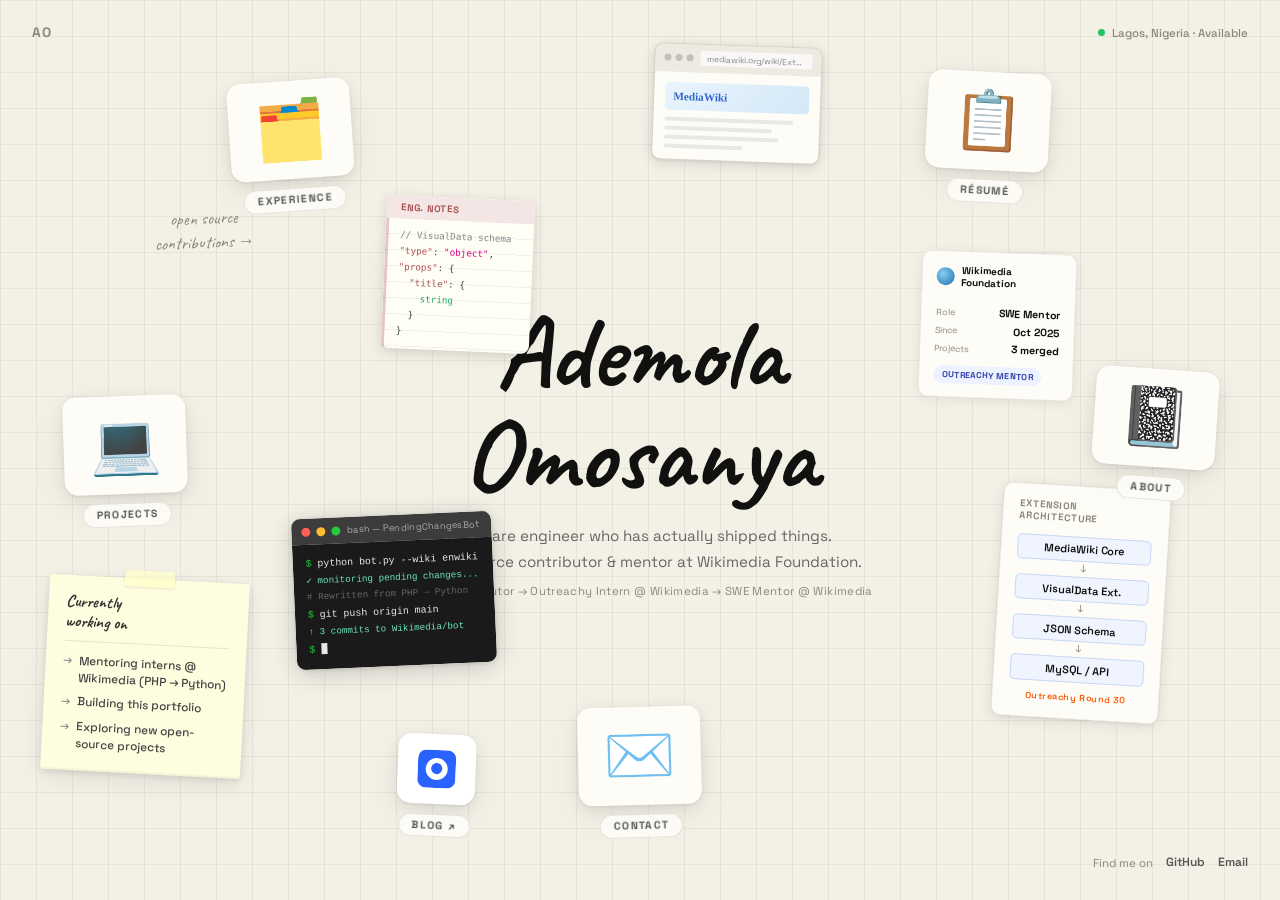
==== index.html @ b75ecd0a "loading...." ====
<!DOCTYPE html>
<html lang="en">
<head>
  <meta charset="UTF-8" />
  <meta name="viewport" content="width=device-width, initial-scale=1.0" />
  <title>Ademola Omosanya</title>
  <meta name="description" content="Software Engineer & open-source contributor at Wikimedia Foundation." />
  <link rel="preconnect" href="https://fonts.googleapis.com" />
  <link rel="preconnect" href="https://fonts.gstatic.com" crossorigin />
  <link href="https://fonts.googleapis.com/css2?family=Space+Grotesk:wght@400;500;600;700&family=Caveat:wght@700&display=swap" rel="stylesheet" />
  <style>
    *, *::before, *::after { box-sizing: border-box; margin: 0; padding: 0; }

    :root {
      --bg:     #F3F0E6;
      --card:   #FDFCF7;
      --text:   #111110;
      --muted:  #8A8878;
      --accent: #FF5500;
      --sans:   'Space Grotesk', -apple-system, sans-serif;
      --hand:   'Caveat', cursive;
    }

    html, body {
      width: 100%;
      height: 100%;
      overflow: hidden;
      font-family: var(--sans);
      -webkit-font-smoothing: antialiased;
    }

    a { text-decoration: none; color: inherit; }

    /* ── SCENE ───────────────────────────────────── */
    .scene {
      position: relative;
      width: 100vw;
      height: 100svh;
      background-color: var(--bg);
      background-image:
        linear-gradient(rgba(0,0,0,0.05) 1px, transparent 1px),
        linear-gradient(90deg, rgba(0,0,0,0.05) 1px, transparent 1px);
      background-size: 36px 36px;
      overflow: hidden;
    }

    /* ── CORNER CHROME ──────────────────────────── */
    .corner-logo {
      position: absolute;
      top: 1.5rem;
      left: 2rem;
      font-family: var(--sans);
      font-size: 0.85rem;
      font-weight: 700;
      letter-spacing: 0.1em;
      color: var(--muted);
      z-index: 10;
    }

    .corner-status {
      position: absolute;
      top: 1.6rem;
      right: 2rem;
      display: flex;
      align-items: center;
      gap: 0.45rem;
      font-size: 0.72rem;
      font-weight: 500;
      color: var(--muted);
      z-index: 10;
    }

    .dot {
      width: 7px;
      height: 7px;
      border-radius: 50%;
      background: #22c55e;
      animation: blink 2.2s ease-in-out infinite;
    }

    @keyframes blink {
      0%, 100% { opacity: 1; }
      50%       { opacity: 0.25; }
    }

    /* ── CENTER NAME BLOCK ──────────────────────── */
    .center {
      position: absolute;
      top: 50%;
      left: 50%;
      transform: translate(-50%, -50%);
      text-align: center;
      z-index: 2;
      pointer-events: none;
      width: min(560px, 80vw);
    }

    .big-name {
      font-family: var(--hand);
      font-size: clamp(3.8rem, 8vw, 7.5rem);
      font-weight: 700;
      color: var(--text);
      line-height: 1.0;
      margin-bottom: 1rem;
    }

    .tagline {
      font-size: clamp(0.8rem, 1.3vw, 0.95rem);
      color: #666;
      line-height: 1.7;
      margin-bottom: 0.6rem;
    }

    .career-path {
      font-size: 0.72rem;
      color: var(--muted);
      letter-spacing: 0.03em;
    }

    /* ── FLOATING ITEMS ─────────────────────────── */
    .item {
      position: absolute;
      display: flex;
      flex-direction: column;
      align-items: center;
      gap: 0.6rem;
      z-index: 5;
      transition: transform 0.35s cubic-bezier(0.34, 1.56, 0.64, 1),
                  filter 0.35s ease;
    }

    .item:hover { filter: drop-shadow(0 8px 20px rgba(0,0,0,0.14)); }

    .card {
      background: var(--card);
      border-radius: 14px;
      display: flex;
      align-items: center;
      justify-content: center;
      font-size: 3.6rem;
      line-height: 1;
      padding: 1.25rem 1.6rem;
      box-shadow:
        0 1px 3px rgba(0,0,0,0.07),
        0 4px 16px rgba(0,0,0,0.08),
        0 12px 40px rgba(0,0,0,0.05),
        inset 0 1px 0 rgba(255,255,255,0.95);
    }

    .label {
      font-size: 0.66rem;
      font-weight: 700;
      letter-spacing: 0.13em;
      text-transform: uppercase;
      color: #555;
      background: rgba(253,252,247,0.9);
      border: 1px solid rgba(0,0,0,0.1);
      padding: 0.26rem 0.8rem;
      border-radius: 20px;
      backdrop-filter: blur(6px);
    }

    /* Positions + rotations (rotation on the whole item so label stays with card) */
    .item-experience {
      top: 9%;
      left: 18%;
      transform: rotate(-4deg);
    }
    .item-experience:hover {
      transform: rotate(-1.5deg) scale(1.07) translateY(-6px);
    }

    .item-resume {
      top: 8%;
      right: 18%;
      transform: rotate(3deg);
    }
    .item-resume:hover {
      transform: rotate(1deg) scale(1.07) translateY(-6px);
    }

    .item-projects {
      top: 44%;
      left: 5%;
      transform: rotate(-2deg);
    }
    .item-projects:hover {
      transform: rotate(0deg) scale(1.07) translateY(-6px);
    }

    .item-about {
      top: 41%;
      right: 5%;
      transform: rotate(4deg);
    }
    .item-about:hover {
      transform: rotate(1.5deg) scale(1.07) translateY(-6px);
    }

    .item-contact {
      bottom: 7%;
      left: 50%;
      transform: translateX(-50%) rotate(-1.5deg);
    }
    .item-contact:hover {
      transform: translateX(-50%) rotate(0deg) scale(1.07) translateY(-6px);
    }

    .item-blog {
      bottom: 7%;
      left: 31%;
      transform: rotate(2.5deg);
    }
    .item-blog:hover {
      transform: rotate(0.5deg) scale(1.07) translateY(-6px);
    }

    /* ── HANDWRITTEN ANNOTATION ─────────────────── */
    .annotation {
      position: absolute;
      font-family: var(--hand);
      font-size: 1.1rem;
      color: var(--muted);
      pointer-events: none;
      line-height: 1.35;
      text-align: center;
    }

    .ann-experience {
      top: 23%;
      left: 12%;
      transform: rotate(-2deg);
      max-width: 130px;
    }

    /* ── STICKY NOTE ────────────────────────────── */
    .sticky {
      position: absolute;
      bottom: 14%;
      left: 3.5%;
      width: 200px;
      background: #FFFDE0;
      border-radius: 3px 3px 3px 3px;
      padding: 1rem 1.1rem 1.2rem;
      transform: rotate(3deg);
      box-shadow:
        0 2px 6px rgba(0,0,0,0.1),
        0 8px 24px rgba(0,0,0,0.08),
        inset 0 -2px 0 rgba(0,0,0,0.04);
      z-index: 4;
      transition: transform 0.3s cubic-bezier(0.34,1.56,0.64,1), box-shadow 0.3s ease;
    }

    /* tape strip at top */
    .sticky::before {
      content: '';
      position: absolute;
      top: -8px;
      left: 50%;
      transform: translateX(-50%);
      width: 50px;
      height: 16px;
      background: rgba(255,255,200,0.7);
      border-radius: 2px;
      box-shadow: 0 1px 3px rgba(0,0,0,0.1);
    }

    .sticky:hover {
      transform: rotate(1deg) scale(1.04) translateY(-4px);
      box-shadow: 0 6px 20px rgba(0,0,0,0.13), 0 16px 40px rgba(0,0,0,0.07);
    }

    .sticky-heading {
      font-family: var(--hand);
      font-size: 1.05rem;
      font-weight: 700;
      color: #333;
      margin-bottom: 0.55rem;
      line-height: 1.2;
    }

    .sticky-divider {
      height: 1px;
      background: rgba(0,0,0,0.1);
      margin-bottom: 0.6rem;
    }

    .sticky-list {
      list-style: none;
      display: flex;
      flex-direction: column;
      gap: 0.45rem;
    }

    .sticky-list li {
      font-size: 0.74rem;
      font-weight: 500;
      color: #444;
      line-height: 1.45;
      padding-left: 1rem;
      position: relative;
    }

    .sticky-list li::before {
      content: '→';
      position: absolute;
      left: 0;
      color: #888;
      font-size: 0.7rem;
    }

    /* hide sticky on small screens to avoid clutter */
    @media (max-width: 900px) { .sticky { display: none; } }

    /* ── DECORATIVE DESK OBJECTS ─────────────────── */

    /* shared deco base */
    .deco {
      position: absolute;
      z-index: 4;
      transition: transform 0.35s cubic-bezier(0.34,1.56,0.64,1),
                  filter 0.35s ease;
    }
    .deco:hover { filter: drop-shadow(0 8px 24px rgba(0,0,0,0.14)); }

    /* — TERMINAL ——————————————————————————————— */
    .deco-terminal {
      bottom: 26%;
      left: 23%;
      width: 200px;
      transform: rotate(-2.5deg);
      border-radius: 9px;
      overflow: hidden;
      box-shadow: 0 4px 24px rgba(0,0,0,0.18), 0 1px 4px rgba(0,0,0,0.1);
    }
    .deco-terminal:hover { transform: rotate(-0.5deg) scale(1.05) translateY(-5px); }

    .term-bar {
      background: #3C3C3C;
      padding: 0.45rem 0.65rem;
      display: flex;
      align-items: center;
      gap: 0.35rem;
    }
    .term-dot {
      width: 9px; height: 9px;
      border-radius: 50%;
    }
    .term-dot.r { background: #FF5F57; }
    .term-dot.y { background: #FEBC2E; }
    .term-dot.g { background: #28C840; }
    .term-title {
      font-size: 0.58rem;
      color: #aaa;
      margin-left: auto;
      margin-right: auto;
      letter-spacing: 0.03em;
    }

    .term-body {
      background: #1A1A1A;
      padding: 0.65rem 0.8rem;
      font-family: 'SF Mono', 'Fira Code', 'Courier New', monospace;
      font-size: 0.62rem;
      color: #ccc;
      line-height: 1.8;
    }
    .term-ps  { color: #28C840; }
    .term-cmd { color: #E8E8E8; }
    .term-out { color: #6EE7B7; font-size: 0.58rem; }
    .term-dim { color: #666; font-size: 0.58rem; }
    .term-cur {
      display: inline-block;
      width: 6px; height: 11px;
      background: #E8E8E8;
      vertical-align: middle;
      animation: blink-cur 1s step-end infinite;
    }
    @keyframes blink-cur { 0%,100%{opacity:1} 50%{opacity:0} }

    /* — BROWSER SKETCH ———————————————————————— */
    .deco-browser {
      top: 5%;
      left: 37%;
      width: 180px;
      transform: rotate(-1.5deg);
      border-radius: 9px;
      overflow: hidden;
      border: 1px solid rgba(0,0,0,0.1);
      box-shadow: 0 3px 14px rgba(0,0,0,0.1), 0 1px 3px rgba(0,0,0,0.06);
    }
    .deco-browser:hover { transform: rotate(0deg) scale(1.05) translateY(-4px); }

    .browser-chrome {
      background: #ECEAE1;
      padding: 0.4rem 0.55rem;
      display: flex;
      align-items: center;
      gap: 0.45rem;
    }
    .browser-dots { display: flex; gap: 4px; }
    .browser-dots span {
      display: block; width: 7px; height: 7px;
      border-radius: 50%; background: rgba(0,0,0,0.18);
    }
    .browser-addr {
      flex: 1;
      background: rgba(255,255,255,0.7);
      border-radius: 3px;
      padding: 0.15rem 0.4rem;
      font-size: 0.52rem;
      color: #888;
      white-space: nowrap;
      overflow: hidden;
      text-overflow: ellipsis;
    }
    .browser-body {
      background: var(--card);
      padding: 0.65rem 0.7rem;
    }
    .browser-hero {
      height: 28px;
      background: linear-gradient(135deg, #E8F4FD 0%, #D4E8F7 100%);
      border-radius: 4px;
      margin-bottom: 0.45rem;
      display: flex;
      align-items: center;
      padding: 0 0.5rem;
    }
    .browser-wiki-w {
      font-size: 0.7rem;
      font-weight: 700;
      color: #3366CC;
      font-family: 'Linux Libertine', Georgia, serif;
    }
    .browser-lines { display: flex; flex-direction: column; gap: 5px; }
    .browser-line {
      height: 4px; border-radius: 2px;
      background: rgba(0,0,0,0.08);
    }
    .w75 { width: 75%; }
    .w90 { width: 90%; }
    .w55 { width: 55%; }
    .w80 { width: 80%; }

    /* — PENDINGCHANGESBOT FILE CARD —————————————— */
    .deco-bot {
      top: 5%;
      left: 51%;
      width: 168px;
      transform: rotate(2deg);
      border-radius: 9px;
      overflow: hidden;
      border: 1px solid rgba(0,0,0,0.12);
      box-shadow: 0 3px 14px rgba(0,0,0,0.12), 0 1px 3px rgba(0,0,0,0.07);
    }
    .deco-bot:hover { transform: rotate(0.5deg) scale(1.05) translateY(-4px); }

    .bot-tab {
      background: #282C34;
      padding: 0.4rem 0.6rem;
      display: flex;
      align-items: center;
      gap: 0.35rem;
    }
    .bot-tab-dots { display: flex; gap: 4px; }
    .bot-tab-dots span {
      display: block; width: 7px; height: 7px;
      border-radius: 50%; background: rgba(255,255,255,0.15);
    }
    .bot-filename {
      font-size: 0.52rem;
      color: #ABB2BF;
      font-family: 'SF Mono', 'Fira Code', monospace;
      white-space: nowrap;
    }
    .bot-py-badge {
      margin-left: auto;
      font-size: 0.48rem;
      font-weight: 700;
      color: #FFD43B;
      letter-spacing: 0.04em;
    }

    .bot-body {
      background: #1E2127;
      padding: 0.55rem 0.65rem;
      font-family: 'SF Mono', 'Fira Code', 'Courier New', monospace;
      font-size: 0.6rem;
      line-height: 1.75;
    }
    .py-kw   { color: #C678DD; }
    .py-fn   { color: #61AFEF; }
    .py-str  { color: #98C379; }
    .py-cm   { color: #5C6370; font-style: italic; }
    .py-num  { color: #D19A66; }
    .py-def  { color: #E5C07B; }

    /* — ARCHITECTURE CARD ————————————————————— */
    .deco-arch {
      bottom: 20%;
      right: 9%;
      width: 168px;
      background: var(--card);
      border: 1px solid rgba(0,0,0,0.09);
      border-radius: 10px;
      padding: 0.9rem 1rem;
      transform: rotate(3.5deg);
      box-shadow: 0 3px 14px rgba(0,0,0,0.09), 0 1px 3px rgba(0,0,0,0.05);
    }
    .deco-arch:hover { transform: rotate(1deg) scale(1.05) translateY(-4px); }

    .arch-title {
      font-size: 0.6rem;
      font-weight: 700;
      letter-spacing: 0.1em;
      text-transform: uppercase;
      color: var(--muted);
      margin-bottom: 0.7rem;
    }
    .arch-flow {
      display: flex;
      flex-direction: column;
      gap: 0;
    }
    .arch-node {
      font-size: 0.68rem;
      font-weight: 600;
      color: var(--text);
      background: #F0F4FF;
      border: 1px solid #C7D7F5;
      border-radius: 5px;
      padding: 0.3rem 0.55rem;
      text-align: center;
    }
    .arch-arrow {
      font-size: 0.65rem;
      color: var(--muted);
      text-align: center;
      line-height: 1.4;
    }
    .arch-badge {
      margin-top: 0.6rem;
      font-size: 0.56rem;
      color: var(--accent);
      font-weight: 600;
      text-align: center;
      letter-spacing: 0.06em;
    }

    /* — WIKIMEDIA REFERENCE ——————————————————— */
    .deco-wiki {
      top: 28%;
      right: 16%;
      width: 155px;
      background: var(--card);
      border: 1px solid rgba(0,0,0,0.08);
      border-radius: 10px;
      padding: 0.8rem 0.9rem;
      transform: rotate(2deg);
      box-shadow: 0 2px 12px rgba(0,0,0,0.08);
    }
    .deco-wiki:hover { transform: rotate(0deg) scale(1.05) translateY(-4px); }

    .wiki-header {
      display: flex;
      align-items: center;
      gap: 0.4rem;
      margin-bottom: 0.55rem;
    }
    .wiki-globe {
      width: 18px; height: 18px;
      border-radius: 50%;
      background: radial-gradient(circle at 35% 35%, #87CEEB, #1a6eb5);
      flex-shrink: 0;
    }
    .wiki-org {
      font-size: 0.62rem;
      font-weight: 700;
      color: var(--text);
      line-height: 1.2;
    }
    .wiki-divider { height: 1px; background: var(--border); margin-bottom: 0.5rem; }
    .wiki-stat {
      display: flex;
      justify-content: space-between;
      align-items: baseline;
      margin-bottom: 0.3rem;
    }
    .wiki-stat-label { font-size: 0.56rem; color: var(--muted); }
    .wiki-stat-val   { font-size: 0.66rem; font-weight: 700; color: var(--text); }
    .wiki-tag {
      display: inline-block;
      margin-top: 0.4rem;
      font-size: 0.54rem;
      font-weight: 700;
      padding: 0.18rem 0.5rem;
      border-radius: 20px;
      background: #EEF2FF;
      color: #3344AA;
      letter-spacing: 0.04em;
    }

    /* — ENGINEERING NOTEBOOK ——————————————————— */
    .deco-notebook {
      top: 22%;
      left: 30%;
      width: 148px;
      background: #FFFEF5;
      border-radius: 4px 8px 8px 4px;
      overflow: hidden;
      transform: rotate(2.5deg);
      box-shadow: 0 2px 10px rgba(0,0,0,0.09), 0 6px 20px rgba(0,0,0,0.06),
                  inset 3px 0 0 #E8C4C4;
    }
    .deco-notebook:hover { transform: rotate(0.5deg) scale(1.05) translateY(-4px); }

    .nb-header {
      background: #F5E6E6;
      padding: 0.35rem 0.6rem 0.35rem 0.9rem;
      font-size: 0.6rem;
      font-weight: 700;
      color: #A55;
      letter-spacing: 0.08em;
      text-transform: uppercase;
    }
    .nb-body {
      padding: 0.5rem 0.6rem 0.6rem 0.9rem;
      background-image: repeating-linear-gradient(
        transparent, transparent 15px,
        rgba(0,0,180,0.06) 15px, rgba(0,0,180,0.06) 16px
      );
    }
    .nb-line {
      font-family: 'SF Mono', 'Fira Code', monospace;
      font-size: 0.58rem;
      color: #444;
      line-height: 16px;
      white-space: nowrap;
      overflow: hidden;
    }
    .nb-comment { color: #888; }
    .nb-key     { color: #A55; }
    .nb-val     { color: #2A6; }
    .nb-str     { color: #D08; }

    /* hide decorations on small screens */
    @media (max-width: 1100px) {
      .deco-notebook, .deco-wiki { display: none; }
    }
    @media (max-width: 900px) {
      .deco-terminal, .deco-browser, .deco-arch { display: none; }
    }

    /* ── SOCIAL LINKS ───────────────────────────── */
    .socials {
      position: absolute;
      bottom: 1.75rem;
      right: 2rem;
      display: flex;
      align-items: center;
      gap: 0.8rem;
      z-index: 10;
    }

    .socials-label {
      font-size: 0.72rem;
      color: var(--muted);
    }

    .socials a {
      font-size: 0.75rem;
      font-weight: 600;
      color: #555;
      border-bottom: 1px solid transparent;
      padding-bottom: 1px;
      transition: color 0.2s, border-color 0.2s;
    }
    .socials a:hover { color: var(--accent); border-bottom-color: var(--accent); }

    /* ── RESPONSIVE ─────────────────────────────── */
    @media (max-width: 900px) {
      .item-card { font-size: 2.8rem; padding: 1rem 1.3rem; }
      .item-experience { left: 8%; }
      .item-resume { right: 8%; }
      .ann-experience { display: none; }
    }

    /* blog card: white bg looks better with the Hashnode SVG */
    .blog-card {
      background: #fff;
      padding: 1rem 1.25rem;
    }

    @media (max-width: 680px) {
      html, body { overflow: auto; height: auto; }
      .scene { min-height: 100svh; }

      .big-name { font-size: 3rem; }
      .tagline { font-size: 0.82rem; }
      .career-path { display: none; }

      .card { font-size: 2.4rem; padding: 0.9rem 1.1rem; border-radius: 10px; }
      .label { font-size: 0.58rem; }

      .item-experience { top: 6%; left: 3%; }
      .item-resume { top: 6%; right: 3%; }
      .item-projects { top: 46%; left: 1%; }
      .item-about { top: 43%; right: 1%; }
      .item-blog { bottom: 14%; left: 50%; transform: translateX(-50%) rotate(2deg); }
      .item-blog:hover { transform: translateX(-50%) rotate(0.5deg) scale(1.07) translateY(-6px); }
      .item-contact { bottom: 4%; }

      .socials { bottom: 1rem; right: 1rem; }
    }
  </style>
</head>
<body>

  <div class="scene">

    <!-- Corner chrome -->
    <span class="corner-logo">AO</span>
    <div class="corner-status">
      <span class="dot"></span>
      Lagos, Nigeria · Available
    </div>

    <!-- Floating items — each is a page link -->
    <a href="experience.html" class="item item-experience">
      <div class="card">🗂️</div>
      <span class="label">Experience</span>
    </a>

    <a href="about.html" class="item item-resume">
      <div class="card">📋</div>
      <span class="label">Résumé</span>
    </a>

    <a href="projects.html" class="item item-projects">
      <div class="card">💻</div>
      <span class="label">Projects</span>
    </a>

    <a href="about.html" class="item item-about">
      <div class="card">📓</div>
      <span class="label">About</span>
    </a>

    <a href="contact.html" class="item item-contact">
      <div class="card">✉️</div>
      <span class="label">Contact</span>
    </a>

    <a href="https://ademolaomo.hashnode.dev/" target="_blank" rel="noopener noreferrer" class="item item-blog">
      <div class="card blog-card">
        <svg width="38" height="38" viewBox="0 0 337 337" fill="none" xmlns="http://www.w3.org/2000/svg">
          <rect width="337" height="337" rx="75" fill="#2962FF"/>
          <path d="M168.5 71C114.5 71 71 114.5 71 168.5C71 222.5 114.5 266 168.5 266C222.5 266 266 222.5 266 168.5C266 114.5 222.5 71 168.5 71ZM168.5 214C141.5 214 119.5 192 119.5 165C119.5 138 141.5 116 168.5 116C195.5 116 217.5 138 217.5 165C217.5 192 195.5 214 168.5 214Z" fill="white"/>
        </svg>
      </div>
      <span class="label">Blog ↗</span>
    </a>

    <!-- Handwritten annotation -->
    <p class="annotation ann-experience">open source<br />contributions →</p>

    <!-- Sticky note: currently working on -->
    <div class="sticky">
      <p class="sticky-heading">Currently<br />working on</p>
      <div class="sticky-divider"></div>
      <ul class="sticky-list">
        <li>Mentoring interns @ Wikimedia (PHP → Python)</li>
        <li>Building this portfolio</li>
        <li>Exploring new open-source projects</li>
      </ul>
    </div>

    <!-- Central name -->
    <div class="center">
      <h1 class="big-name">Ademola Omosanya</h1>
      <p class="tagline">
        Software engineer who has actually shipped things.<br />
        Open-source contributor &amp; mentor at Wikimedia Foundation.
      </p>
      <p class="career-path">
        OCaml Contributor → Outreachy Intern @ Wikimedia → SWE Mentor @ Wikimedia
      </p>
    </div>

    <!-- ① Terminal snippet -->
    <div class="deco deco-terminal">
      <div class="term-bar">
        <span class="term-dot r"></span>
        <span class="term-dot y"></span>
        <span class="term-dot g"></span>
        <span class="term-title">bash — PendingChangesBot</span>
      </div>
      <div class="term-body">
        <div><span class="term-ps">$</span> <span class="term-cmd">python bot.py --wiki enwiki</span></div>
        <div class="term-out">✓ monitoring pending changes...</div>
        <div class="term-dim"># Rewritten from PHP → Python</div>
        <div><span class="term-ps">$</span> <span class="term-cmd">git push origin main</span></div>
        <div class="term-out">↑ 3 commits to Wikimedia/bot</div>
        <div><span class="term-ps">$</span> <span class="term-cur"></span></div>
      </div>
    </div>

    <!-- ② Browser rendering sketch -->
    <div class="deco deco-bot">
      <div class="browser-chrome">
        <div class="browser-dots">
          <span></span><span></span><span></span>
        </div>
        <div class="browser-addr">mediawiki.org/wiki/Extension:VisualData</div>
      </div>
      <div class="browser-body">
        <div class="browser-hero">
          <span class="browser-wiki-w">MediaWiki</span>
        </div>
        <div class="browser-lines">
          <div class="browser-line w90"></div>
          <div class="browser-line w75"></div>
          <div class="browser-line w80"></div>
          <div class="browser-line w55"></div>
        </div>
      </div>
    </div>

 

    <!-- ④ Architecture card -->
    <div class="deco deco-arch">
      <p class="arch-title">Extension Architecture</p>
      <div class="arch-flow">
        <div class="arch-node">MediaWiki Core</div>
        <div class="arch-arrow">↓</div>
        <div class="arch-node">VisualData Ext.</div>
        <div class="arch-arrow">↓</div>
        <div class="arch-node">JSON Schema</div>
        <div class="arch-arrow">↓</div>
        <div class="arch-node">MySQL / API</div>
      </div>
      <p class="arch-badge">Outreachy Round 30</p>
    </div>

    <!-- ④ Wikimedia reference card -->
    <div class="deco deco-wiki">
      <div class="wiki-header">
        <div class="wiki-globe"></div>
        <span class="wiki-org">Wikimedia<br />Foundation</span>
      </div>
      <div class="wiki-divider"></div>
      <div class="wiki-stat">
        <span class="wiki-stat-label">Role</span>
        <span class="wiki-stat-val">SWE Mentor</span>
      </div>
      <div class="wiki-stat">
        <span class="wiki-stat-label">Since</span>
        <span class="wiki-stat-val">Oct 2025</span>
      </div>
      <div class="wiki-stat">
        <span class="wiki-stat-label">Projects</span>
        <span class="wiki-stat-val">3 merged</span>
      </div>
      <span class="wiki-tag">OUTREACHY MENTOR</span>
    </div>

    <!-- ⑤ Engineering notebook -->
    <div class="deco deco-notebook">
      <div class="nb-header">eng. notes</div>
      <div class="nb-body">
        <div class="nb-line nb-comment">// VisualData schema</div>
        <div class="nb-line"><span class="nb-key">"type"</span><span>: </span><span class="nb-str">"object"</span><span>,</span></div>
        <div class="nb-line"><span class="nb-key">"props"</span><span>: {</span></div>
        <div class="nb-line">&nbsp;&nbsp;<span class="nb-key">"title"</span><span>: {</span></div>
        <div class="nb-line">&nbsp;&nbsp;&nbsp;&nbsp;<span class="nb-val">string</span></div>
        <div class="nb-line">&nbsp;&nbsp;}</div>
        <div class="nb-line">}</div>
      </div>
    </div>

    <!-- Social links -->
    <div class="socials">
      <span class="socials-label">Find me on</span>
      <a href="https://github.com/ademolaomosanya" target="_blank" rel="noopener noreferrer">GitHub</a>
      <a href="mailto:omosanyaademola@gmail.com">Email</a>
    </div>

  </div>

</body>
</html>
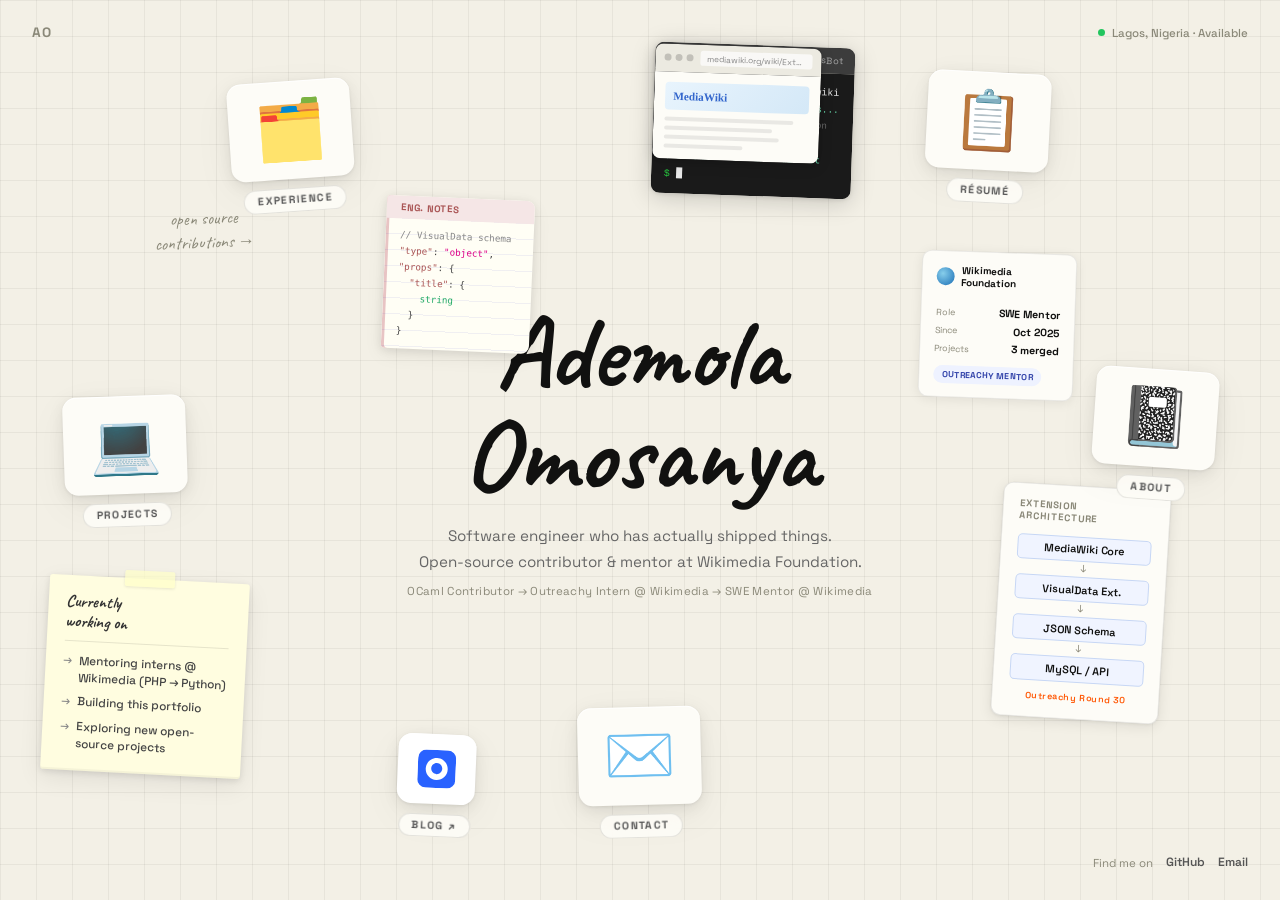
==== commit 1ffe7ea7: "processing..." ====
--- a/index.html
+++ b/index.html
@@ -325,15 +325,15 @@
 
     /* — TERMINAL ——————————————————————————————— */
     .deco-terminal {
-      bottom: 26%;
-      left: 23%;
+      top: 5%;
+      left: 51%;
       width: 200px;
-      transform: rotate(-2.5deg);
+      transform: rotate(2deg);
       border-radius: 9px;
       overflow: hidden;
       box-shadow: 0 4px 24px rgba(0,0,0,0.18), 0 1px 4px rgba(0,0,0,0.1);
     }
-    .deco-terminal:hover { transform: rotate(-0.5deg) scale(1.05) translateY(-5px); }
+    .deco-terminal:hover { transform: rotate(0.5deg) scale(1.05) translateY(-5px); }
 
     .term-bar {
       background: #3C3C3C;
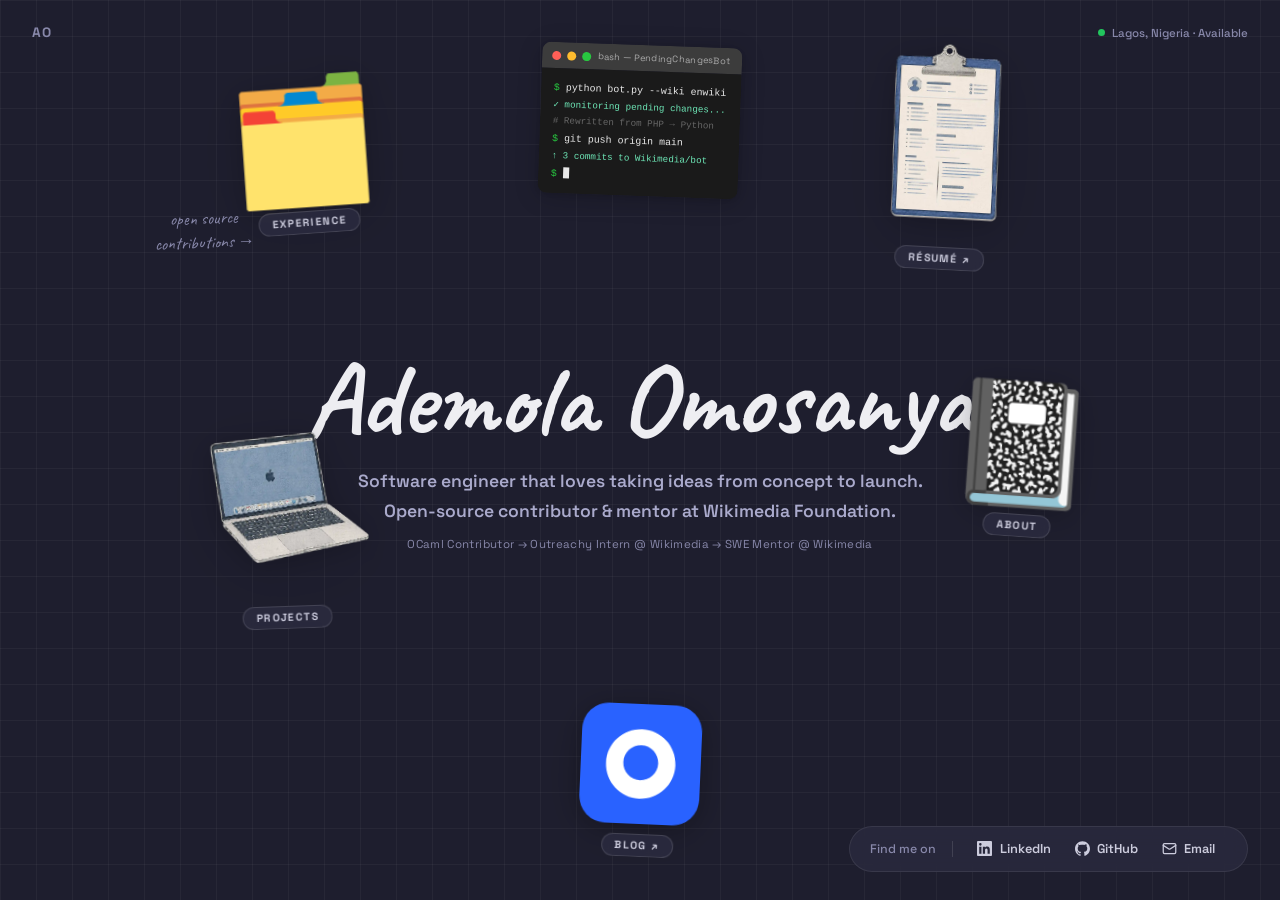
==== commit 70d10822: "made fix to styles and resume" ====
--- a/index.html
+++ b/index.html
@@ -12,10 +12,10 @@
     *, *::before, *::after { box-sizing: border-box; margin: 0; padding: 0; }
 
     :root {
-      --bg:     #F3F0E6;
-      --card:   #FDFCF7;
-      --text:   #111110;
-      --muted:  #8A8878;
+      --bg:     #1E1E2E;
+      --card:   #2A2A3E;
+      --text:   #EEEEF2;
+      --muted:  #8888AA;
       --accent: #FF5500;
       --sans:   'Space Grotesk', -apple-system, sans-serif;
       --hand:   'Caveat', cursive;
@@ -38,8 +38,8 @@
       height: 100svh;
       background-color: var(--bg);
       background-image:
-        linear-gradient(rgba(0,0,0,0.05) 1px, transparent 1px),
-        linear-gradient(90deg, rgba(0,0,0,0.05) 1px, transparent 1px);
+        linear-gradient(rgba(255,255,255,0.04) 1px, transparent 1px),
+        linear-gradient(90deg, rgba(255,255,255,0.04) 1px, transparent 1px);
       background-size: 36px 36px;
       overflow: hidden;
     }
@@ -92,7 +92,7 @@
       text-align: center;
       z-index: 2;
       pointer-events: none;
-      width: min(560px, 80vw);
+      width: min(760px, 90vw);
     }
 
     .big-name {
@@ -105,8 +105,9 @@
     }
 
     .tagline {
-      font-size: clamp(0.8rem, 1.3vw, 0.95rem);
-      color: #666;
+      font-size: clamp(0.95rem, 1.5vw, 1.1rem);
+      font-weight: 600;
+      color: #AAAACC;
       line-height: 1.7;
       margin-bottom: 0.6rem;
     }
@@ -131,20 +132,17 @@
 
     .item:hover { filter: drop-shadow(0 8px 20px rgba(0,0,0,0.14)); }
 
-    .card {
-      background: var(--card);
-      border-radius: 14px;
-      display: flex;
-      align-items: center;
-      justify-content: center;
-      font-size: 3.6rem;
+    .nav-icon {
+      font-size: 7.5rem;
       line-height: 1;
-      padding: 1.25rem 1.6rem;
-      box-shadow:
-        0 1px 3px rgba(0,0,0,0.07),
-        0 4px 16px rgba(0,0,0,0.08),
-        0 12px 40px rgba(0,0,0,0.05),
-        inset 0 1px 0 rgba(255,255,255,0.95);
+      filter: drop-shadow(0 4px 12px rgba(0,0,0,0.15)) drop-shadow(0 10px 28px rgba(0,0,0,0.1));
+    }
+
+    .nav-icon-svg {
+      width: 120px;
+      height: 120px;
+      filter: drop-shadow(0 4px 12px rgba(0,0,0,0.2)) drop-shadow(0 10px 28px rgba(0,0,0,0.12));
+      border-radius: 24px;
     }
 
     .label {
@@ -152,9 +150,9 @@
       font-weight: 700;
       letter-spacing: 0.13em;
       text-transform: uppercase;
-      color: #555;
-      background: rgba(253,252,247,0.9);
-      border: 1px solid rgba(0,0,0,0.1);
+      color: #CCCCDD;
+      background: rgba(42,42,62,0.9);
+      border: 1px solid rgba(255,255,255,0.12);
       padding: 0.26rem 0.8rem;
       border-radius: 20px;
       backdrop-filter: blur(6px);
@@ -171,7 +169,7 @@
     }
 
     .item-resume {
-      top: 8%;
+      top: 3%;
       right: 18%;
       transform: rotate(3deg);
     }
@@ -181,7 +179,7 @@
 
     .item-projects {
       top: 44%;
-      left: 5%;
+      left: calc(5% + 120px);
       transform: rotate(-2deg);
     }
     .item-projects:hover {
@@ -189,30 +187,21 @@
     }
 
     .item-about {
-      top: 41%;
-      right: 5%;
+      top: calc(41% + 15px);
+      right: calc(5% + 120px);
       transform: rotate(4deg);
     }
     .item-about:hover {
       transform: rotate(1.5deg) scale(1.07) translateY(-6px);
     }
 
-    .item-contact {
-      bottom: 7%;
+    .item-blog {
+      bottom: calc(7% - 20px);
       left: 50%;
-      transform: translateX(-50%) rotate(-1.5deg);
-    }
-    .item-contact:hover {
-      transform: translateX(-50%) rotate(0deg) scale(1.07) translateY(-6px);
-    }
-
-    .item-blog {
-      bottom: 7%;
-      left: 31%;
-      transform: rotate(2.5deg);
+      transform: translateX(-50%) rotate(2.5deg);
     }
     .item-blog:hover {
-      transform: rotate(0.5deg) scale(1.07) translateY(-6px);
+      transform: translateX(-50%) rotate(0.5deg) scale(1.07) translateY(-6px);
     }
 
     /* ── HANDWRITTEN ANNOTATION ─────────────────── */
@@ -234,106 +223,24 @@
     }
 
     /* ── STICKY NOTE ────────────────────────────── */
-    .sticky {
-      position: absolute;
-      bottom: 14%;
-      left: 3.5%;
-      width: 200px;
-      background: #FFFDE0;
-      border-radius: 3px 3px 3px 3px;
-      padding: 1rem 1.1rem 1.2rem;
-      transform: rotate(3deg);
-      box-shadow:
-        0 2px 6px rgba(0,0,0,0.1),
-        0 8px 24px rgba(0,0,0,0.08),
-        inset 0 -2px 0 rgba(0,0,0,0.04);
-      z-index: 4;
-      transition: transform 0.3s cubic-bezier(0.34,1.56,0.64,1), box-shadow 0.3s ease;
-    }
-
-    /* tape strip at top */
-    .sticky::before {
-      content: '';
-      position: absolute;
-      top: -8px;
-      left: 50%;
-      transform: translateX(-50%);
-      width: 50px;
-      height: 16px;
-      background: rgba(255,255,200,0.7);
-      border-radius: 2px;
-      box-shadow: 0 1px 3px rgba(0,0,0,0.1);
-    }
-
-    .sticky:hover {
-      transform: rotate(1deg) scale(1.04) translateY(-4px);
-      box-shadow: 0 6px 20px rgba(0,0,0,0.13), 0 16px 40px rgba(0,0,0,0.07);
-    }
-
-    .sticky-heading {
-      font-family: var(--hand);
-      font-size: 1.05rem;
-      font-weight: 700;
-      color: #333;
-      margin-bottom: 0.55rem;
-      line-height: 1.2;
-    }
-
-    .sticky-divider {
-      height: 1px;
-      background: rgba(0,0,0,0.1);
-      margin-bottom: 0.6rem;
-    }
-
-    .sticky-list {
-      list-style: none;
-      display: flex;
-      flex-direction: column;
-      gap: 0.45rem;
-    }
-
-    .sticky-list li {
-      font-size: 0.74rem;
-      font-weight: 500;
-      color: #444;
-      line-height: 1.45;
-      padding-left: 1rem;
-      position: relative;
-    }
-
-    .sticky-list li::before {
-      content: '→';
-      position: absolute;
-      left: 0;
-      color: #888;
-      font-size: 0.7rem;
-    }
-
-    /* hide sticky on small screens to avoid clutter */
-    @media (max-width: 900px) { .sticky { display: none; } }
-
     /* ── DECORATIVE DESK OBJECTS ─────────────────── */
 
     /* shared deco base */
     .deco {
       position: absolute;
       z-index: 4;
-      transition: transform 0.35s cubic-bezier(0.34,1.56,0.64,1),
-                  filter 0.35s ease;
-    }
-    .deco:hover { filter: drop-shadow(0 8px 24px rgba(0,0,0,0.14)); }
+    }
 
     /* — TERMINAL ——————————————————————————————— */
     .deco-terminal {
       top: 5%;
-      left: 51%;
+      left: calc(50% - 100px);
       width: 200px;
       transform: rotate(2deg);
       border-radius: 9px;
       overflow: hidden;
       box-shadow: 0 4px 24px rgba(0,0,0,0.18), 0 1px 4px rgba(0,0,0,0.1);
     }
-    .deco-terminal:hover { transform: rotate(0.5deg) scale(1.05) translateY(-5px); }
 
     .term-bar {
       background: #3C3C3C;
@@ -389,7 +296,6 @@
       border: 1px solid rgba(0,0,0,0.1);
       box-shadow: 0 3px 14px rgba(0,0,0,0.1), 0 1px 3px rgba(0,0,0,0.06);
     }
-    .deco-browser:hover { transform: rotate(0deg) scale(1.05) translateY(-4px); }
 
     .browser-chrome {
       background: #ECEAE1;
@@ -454,7 +360,6 @@
       border: 1px solid rgba(0,0,0,0.12);
       box-shadow: 0 3px 14px rgba(0,0,0,0.12), 0 1px 3px rgba(0,0,0,0.07);
     }
-    .deco-bot:hover { transform: rotate(0.5deg) scale(1.05) translateY(-4px); }
 
     .bot-tab {
       background: #282C34;
@@ -497,159 +402,9 @@
     .py-def  { color: #E5C07B; }
 
     /* — ARCHITECTURE CARD ————————————————————— */
-    .deco-arch {
-      bottom: 20%;
-      right: 9%;
-      width: 168px;
-      background: var(--card);
-      border: 1px solid rgba(0,0,0,0.09);
-      border-radius: 10px;
-      padding: 0.9rem 1rem;
-      transform: rotate(3.5deg);
-      box-shadow: 0 3px 14px rgba(0,0,0,0.09), 0 1px 3px rgba(0,0,0,0.05);
-    }
-    .deco-arch:hover { transform: rotate(1deg) scale(1.05) translateY(-4px); }
-
-    .arch-title {
-      font-size: 0.6rem;
-      font-weight: 700;
-      letter-spacing: 0.1em;
-      text-transform: uppercase;
-      color: var(--muted);
-      margin-bottom: 0.7rem;
-    }
-    .arch-flow {
-      display: flex;
-      flex-direction: column;
-      gap: 0;
-    }
-    .arch-node {
-      font-size: 0.68rem;
-      font-weight: 600;
-      color: var(--text);
-      background: #F0F4FF;
-      border: 1px solid #C7D7F5;
-      border-radius: 5px;
-      padding: 0.3rem 0.55rem;
-      text-align: center;
-    }
-    .arch-arrow {
-      font-size: 0.65rem;
-      color: var(--muted);
-      text-align: center;
-      line-height: 1.4;
-    }
-    .arch-badge {
-      margin-top: 0.6rem;
-      font-size: 0.56rem;
-      color: var(--accent);
-      font-weight: 600;
-      text-align: center;
-      letter-spacing: 0.06em;
-    }
-
-    /* — WIKIMEDIA REFERENCE ——————————————————— */
-    .deco-wiki {
-      top: 28%;
-      right: 16%;
-      width: 155px;
-      background: var(--card);
-      border: 1px solid rgba(0,0,0,0.08);
-      border-radius: 10px;
-      padding: 0.8rem 0.9rem;
-      transform: rotate(2deg);
-      box-shadow: 0 2px 12px rgba(0,0,0,0.08);
-    }
-    .deco-wiki:hover { transform: rotate(0deg) scale(1.05) translateY(-4px); }
-
-    .wiki-header {
-      display: flex;
-      align-items: center;
-      gap: 0.4rem;
-      margin-bottom: 0.55rem;
-    }
-    .wiki-globe {
-      width: 18px; height: 18px;
-      border-radius: 50%;
-      background: radial-gradient(circle at 35% 35%, #87CEEB, #1a6eb5);
-      flex-shrink: 0;
-    }
-    .wiki-org {
-      font-size: 0.62rem;
-      font-weight: 700;
-      color: var(--text);
-      line-height: 1.2;
-    }
-    .wiki-divider { height: 1px; background: var(--border); margin-bottom: 0.5rem; }
-    .wiki-stat {
-      display: flex;
-      justify-content: space-between;
-      align-items: baseline;
-      margin-bottom: 0.3rem;
-    }
-    .wiki-stat-label { font-size: 0.56rem; color: var(--muted); }
-    .wiki-stat-val   { font-size: 0.66rem; font-weight: 700; color: var(--text); }
-    .wiki-tag {
-      display: inline-block;
-      margin-top: 0.4rem;
-      font-size: 0.54rem;
-      font-weight: 700;
-      padding: 0.18rem 0.5rem;
-      border-radius: 20px;
-      background: #EEF2FF;
-      color: #3344AA;
-      letter-spacing: 0.04em;
-    }
-
-    /* — ENGINEERING NOTEBOOK ——————————————————— */
-    .deco-notebook {
-      top: 22%;
-      left: 30%;
-      width: 148px;
-      background: #FFFEF5;
-      border-radius: 4px 8px 8px 4px;
-      overflow: hidden;
-      transform: rotate(2.5deg);
-      box-shadow: 0 2px 10px rgba(0,0,0,0.09), 0 6px 20px rgba(0,0,0,0.06),
-                  inset 3px 0 0 #E8C4C4;
-    }
-    .deco-notebook:hover { transform: rotate(0.5deg) scale(1.05) translateY(-4px); }
-
-    .nb-header {
-      background: #F5E6E6;
-      padding: 0.35rem 0.6rem 0.35rem 0.9rem;
-      font-size: 0.6rem;
-      font-weight: 700;
-      color: #A55;
-      letter-spacing: 0.08em;
-      text-transform: uppercase;
-    }
-    .nb-body {
-      padding: 0.5rem 0.6rem 0.6rem 0.9rem;
-      background-image: repeating-linear-gradient(
-        transparent, transparent 15px,
-        rgba(0,0,180,0.06) 15px, rgba(0,0,180,0.06) 16px
-      );
-    }
-    .nb-line {
-      font-family: 'SF Mono', 'Fira Code', monospace;
-      font-size: 0.58rem;
-      color: #444;
-      line-height: 16px;
-      white-space: nowrap;
-      overflow: hidden;
-    }
-    .nb-comment { color: #888; }
-    .nb-key     { color: #A55; }
-    .nb-val     { color: #2A6; }
-    .nb-str     { color: #D08; }
-
     /* hide decorations on small screens */
-    @media (max-width: 1100px) {
-      .deco-notebook, .deco-wiki { display: none; }
-    }
     @media (max-width: 900px) {
-      .deco-terminal, .deco-browser, .deco-arch { display: none; }
+      .deco-terminal, .deco-browser { display: none; }
     }
 
     /* ── SOCIAL LINKS ───────────────────────────── */
@@ -658,25 +413,41 @@
       bottom: 1.75rem;
       right: 2rem;
       display: flex;
-      align-items: center;
-      gap: 0.8rem;
+      flex-direction: row;
+      align-items: center;
+      gap: 0;
       z-index: 10;
+      background: rgba(42,42,62,0.85);
+      backdrop-filter: blur(12px);
+      border: 1px solid rgba(255,255,255,0.08);
+      border-radius: 50px;
+      padding: 0.55rem 1.25rem;
     }
 
     .socials-label {
-      font-size: 0.72rem;
+      font-size: 0.78rem;
+      font-weight: 500;
       color: var(--muted);
+      padding-right: 1rem;
+      margin-right: 0.75rem;
+      border-right: 1px solid rgba(255,255,255,0.12);
+      white-space: nowrap;
     }
 
     .socials a {
-      font-size: 0.75rem;
+      display: flex;
+      align-items: center;
+      gap: 0.45rem;
+      font-size: 0.8rem;
       font-weight: 600;
-      color: #555;
-      border-bottom: 1px solid transparent;
-      padding-bottom: 1px;
-      transition: color 0.2s, border-color 0.2s;
-    }
-    .socials a:hover { color: var(--accent); border-bottom-color: var(--accent); }
+      color: #CCCCDD;
+      padding: 0.3rem 0.75rem;
+      border-radius: 30px;
+      transition: background 0.2s, color 0.2s;
+    }
+    .socials a:hover { background: rgba(255,255,255,0.08); color: #fff; }
+
+    .socials a svg { flex-shrink: 0; }
 
     /* ── RESPONSIVE ─────────────────────────────── */
     @media (max-width: 900px) {
@@ -686,10 +457,17 @@
       .ann-experience { display: none; }
     }
 
-    /* blog card: white bg looks better with the Hashnode SVG */
-    .blog-card {
-      background: #fff;
-      padding: 1rem 1.25rem;
+    .card-img {
+      display: block;
+      width: 200px;
+      height: 200px;
+      object-fit: contain;
+      filter: drop-shadow(0 4px 12px rgba(0,0,0,0.15)) drop-shadow(0 12px 32px rgba(0,0,0,0.1));
+    }
+
+    .resume-img {
+      width: 210px;
+      height: 210px;
     }
 
     @media (max-width: 680px) {
@@ -709,9 +487,11 @@
       .item-about { top: 43%; right: 1%; }
       .item-blog { bottom: 14%; left: 50%; transform: translateX(-50%) rotate(2deg); }
       .item-blog:hover { transform: translateX(-50%) rotate(0.5deg) scale(1.07) translateY(-6px); }
-      .item-contact { bottom: 4%; }
-
-      .socials { bottom: 1rem; right: 1rem; }
+
+      .socials { right: 0.75rem; bottom: 1rem; padding: 0.4rem 0.75rem; }
+      .socials-label { display: none; }
+      .socials a { padding: 0.3rem 0.5rem; font-size: 0; }
+      .socials a svg { width: 18px; height: 18px; }
     }
   </style>
 </head>
@@ -728,37 +508,30 @@
 
     <!-- Floating items — each is a page link -->
     <a href="experience.html" class="item item-experience">
-      <div class="card">🗂️</div>
+      <span class="nav-icon">🗂️</span>
       <span class="label">Experience</span>
     </a>
 
-    <a href="about.html" class="item item-resume">
-      <div class="card">📋</div>
-      <span class="label">Résumé</span>
+    <a href="resume.pdf" target="_blank" rel="noopener noreferrer" class="item item-resume">
+      <img src="resume.webp" alt="Résumé" class="card-img resume-img" />
+      <span class="label">Résumé ↗</span>
     </a>
 
     <a href="projects.html" class="item item-projects">
-      <div class="card">💻</div>
+      <img src="projects.webp" alt="Projects" class="card-img" />
       <span class="label">Projects</span>
     </a>
 
     <a href="about.html" class="item item-about">
-      <div class="card">📓</div>
+      <span class="nav-icon">📓</span>
       <span class="label">About</span>
     </a>
 
-    <a href="contact.html" class="item item-contact">
-      <div class="card">✉️</div>
-      <span class="label">Contact</span>
-    </a>
-
     <a href="https://ademolaomo.hashnode.dev/" target="_blank" rel="noopener noreferrer" class="item item-blog">
-      <div class="card blog-card">
-        <svg width="38" height="38" viewBox="0 0 337 337" fill="none" xmlns="http://www.w3.org/2000/svg">
-          <rect width="337" height="337" rx="75" fill="#2962FF"/>
-          <path d="M168.5 71C114.5 71 71 114.5 71 168.5C71 222.5 114.5 266 168.5 266C222.5 266 266 222.5 266 168.5C266 114.5 222.5 71 168.5 71ZM168.5 214C141.5 214 119.5 192 119.5 165C119.5 138 141.5 116 168.5 116C195.5 116 217.5 138 217.5 165C217.5 192 195.5 214 168.5 214Z" fill="white"/>
-        </svg>
-      </div>
+      <svg class="nav-icon-svg" viewBox="0 0 337 337" fill="none" xmlns="http://www.w3.org/2000/svg">
+        <rect width="337" height="337" rx="75" fill="#2962FF"/>
+        <path d="M168.5 71C114.5 71 71 114.5 71 168.5C71 222.5 114.5 266 168.5 266C222.5 266 266 222.5 266 168.5C266 114.5 222.5 71 168.5 71ZM168.5 214C141.5 214 119.5 192 119.5 165C119.5 138 141.5 116 168.5 116C195.5 116 217.5 138 217.5 165C217.5 192 195.5 214 168.5 214Z" fill="white"/>
+      </svg>
       <span class="label">Blog ↗</span>
     </a>
 
@@ -766,22 +539,12 @@
     <p class="annotation ann-experience">open source<br />contributions →</p>
 
     <!-- Sticky note: currently working on -->
-    <div class="sticky">
-      <p class="sticky-heading">Currently<br />working on</p>
-      <div class="sticky-divider"></div>
-      <ul class="sticky-list">
-        <li>Mentoring interns @ Wikimedia (PHP → Python)</li>
-        <li>Building this portfolio</li>
-        <li>Exploring new open-source projects</li>
-      </ul>
-    </div>
-
     <!-- Central name -->
     <div class="center">
       <h1 class="big-name">Ademola Omosanya</h1>
       <p class="tagline">
-        Software engineer who has actually shipped things.<br />
-        Open-source contributor &amp; mentor at Wikimedia Foundation.
+        Software engineer that loves taking ideas from concept to launch. <br />
+       Open-source contributor &amp; mentor at Wikimedia Foundation.
       </p>
       <p class="career-path">
         OCaml Contributor → Outreachy Intern @ Wikimedia → SWE Mentor @ Wikimedia
@@ -806,85 +569,32 @@
       </div>
     </div>
 
-    <!-- ② Browser rendering sketch -->
-    <div class="deco deco-bot">
-      <div class="browser-chrome">
-        <div class="browser-dots">
-          <span></span><span></span><span></span>
-        </div>
-        <div class="browser-addr">mediawiki.org/wiki/Extension:VisualData</div>
-      </div>
-      <div class="browser-body">
-        <div class="browser-hero">
-          <span class="browser-wiki-w">MediaWiki</span>
-        </div>
-        <div class="browser-lines">
-          <div class="browser-line w90"></div>
-          <div class="browser-line w75"></div>
-          <div class="browser-line w80"></div>
-          <div class="browser-line w55"></div>
-        </div>
-      </div>
-    </div>
-
- 
-
-    <!-- ④ Architecture card -->
-    <div class="deco deco-arch">
-      <p class="arch-title">Extension Architecture</p>
-      <div class="arch-flow">
-        <div class="arch-node">MediaWiki Core</div>
-        <div class="arch-arrow">↓</div>
-        <div class="arch-node">VisualData Ext.</div>
-        <div class="arch-arrow">↓</div>
-        <div class="arch-node">JSON Schema</div>
-        <div class="arch-arrow">↓</div>
-        <div class="arch-node">MySQL / API</div>
-      </div>
-      <p class="arch-badge">Outreachy Round 30</p>
-    </div>
-
-    <!-- ④ Wikimedia reference card -->
-    <div class="deco deco-wiki">
-      <div class="wiki-header">
-        <div class="wiki-globe"></div>
-        <span class="wiki-org">Wikimedia<br />Foundation</span>
-      </div>
-      <div class="wiki-divider"></div>
-      <div class="wiki-stat">
-        <span class="wiki-stat-label">Role</span>
-        <span class="wiki-stat-val">SWE Mentor</span>
-      </div>
-      <div class="wiki-stat">
-        <span class="wiki-stat-label">Since</span>
-        <span class="wiki-stat-val">Oct 2025</span>
-      </div>
-      <div class="wiki-stat">
-        <span class="wiki-stat-label">Projects</span>
-        <span class="wiki-stat-val">3 merged</span>
-      </div>
-      <span class="wiki-tag">OUTREACHY MENTOR</span>
-    </div>
-
-    <!-- ⑤ Engineering notebook -->
-    <div class="deco deco-notebook">
-      <div class="nb-header">eng. notes</div>
-      <div class="nb-body">
-        <div class="nb-line nb-comment">// VisualData schema</div>
-        <div class="nb-line"><span class="nb-key">"type"</span><span>: </span><span class="nb-str">"object"</span><span>,</span></div>
-        <div class="nb-line"><span class="nb-key">"props"</span><span>: {</span></div>
-        <div class="nb-line">&nbsp;&nbsp;<span class="nb-key">"title"</span><span>: {</span></div>
-        <div class="nb-line">&nbsp;&nbsp;&nbsp;&nbsp;<span class="nb-val">string</span></div>
-        <div class="nb-line">&nbsp;&nbsp;}</div>
-        <div class="nb-line">}</div>
-      </div>
-    </div>
+
+
+
 
     <!-- Social links -->
     <div class="socials">
       <span class="socials-label">Find me on</span>
-      <a href="https://github.com/ademolaomosanya" target="_blank" rel="noopener noreferrer">GitHub</a>
-      <a href="mailto:omosanyaademola@gmail.com">Email</a>
+      <a href="https://www.linkedin.com/in/ademola-omosanya/" target="_blank" rel="noopener noreferrer">
+        <svg width="15" height="15" viewBox="0 0 24 24" fill="currentColor" xmlns="http://www.w3.org/2000/svg">
+          <path d="M20.447 20.452h-3.554v-5.569c0-1.328-.027-3.037-1.852-3.037-1.853 0-2.136 1.445-2.136 2.939v5.667H9.351V9h3.414v1.561h.046c.477-.9 1.637-1.85 3.37-1.85 3.601 0 4.267 2.37 4.267 5.455v6.286zM5.337 7.433a2.062 2.062 0 0 1-2.063-2.065 2.064 2.064 0 1 1 2.063 2.065zm1.782 13.019H3.555V9h3.564v11.452zM22.225 0H1.771C.792 0 0 .774 0 1.729v20.542C0 23.227.792 24 1.771 24h20.451C23.2 24 24 23.227 24 22.271V1.729C24 .774 23.2 0 22.222 0h.003z"/>
+        </svg>
+        LinkedIn
+      </a>
+      <a href="https://github.com/ademolaomosanya" target="_blank" rel="noopener noreferrer">
+        <svg width="15" height="15" viewBox="0 0 24 24" fill="currentColor" xmlns="http://www.w3.org/2000/svg">
+          <path d="M12 .297c-6.63 0-12 5.373-12 12 0 5.303 3.438 9.8 8.205 11.385.6.113.82-.258.82-.577 0-.285-.01-1.04-.015-2.04-3.338.724-4.042-1.61-4.042-1.61C4.422 18.07 3.633 17.7 3.633 17.7c-1.087-.744.084-.729.084-.729 1.205.084 1.838 1.236 1.838 1.236 1.07 1.835 2.809 1.305 3.495.998.108-.776.417-1.305.76-1.605-2.665-.3-5.466-1.332-5.466-5.93 0-1.31.465-2.38 1.235-3.22-.135-.303-.54-1.523.105-3.176 0 0 1.005-.322 3.3 1.23.96-.267 1.98-.399 3-.405 1.02.006 2.04.138 3 .405 2.28-1.552 3.285-1.23 3.285-1.23.645 1.653.24 2.873.12 3.176.765.84 1.23 1.91 1.23 3.22 0 4.61-2.805 5.625-5.475 5.92.42.36.81 1.096.81 2.22 0 1.606-.015 2.896-.015 3.286 0 .315.21.69.825.57C20.565 22.092 24 17.592 24 12.297c0-6.627-5.373-12-12-12"/>
+        </svg>
+        GitHub
+      </a>
+      <a href="mailto:omosanyaademola@gmail.com">
+        <svg width="15" height="15" viewBox="0 0 24 24" fill="none" stroke="currentColor" stroke-width="2" stroke-linecap="round" stroke-linejoin="round" xmlns="http://www.w3.org/2000/svg">
+          <rect x="2" y="4" width="20" height="16" rx="2"/>
+          <path d="m22 7-8.97 5.7a1.94 1.94 0 0 1-2.06 0L2 7"/>
+        </svg>
+        Email
+      </a>
     </div>
 
   </div>
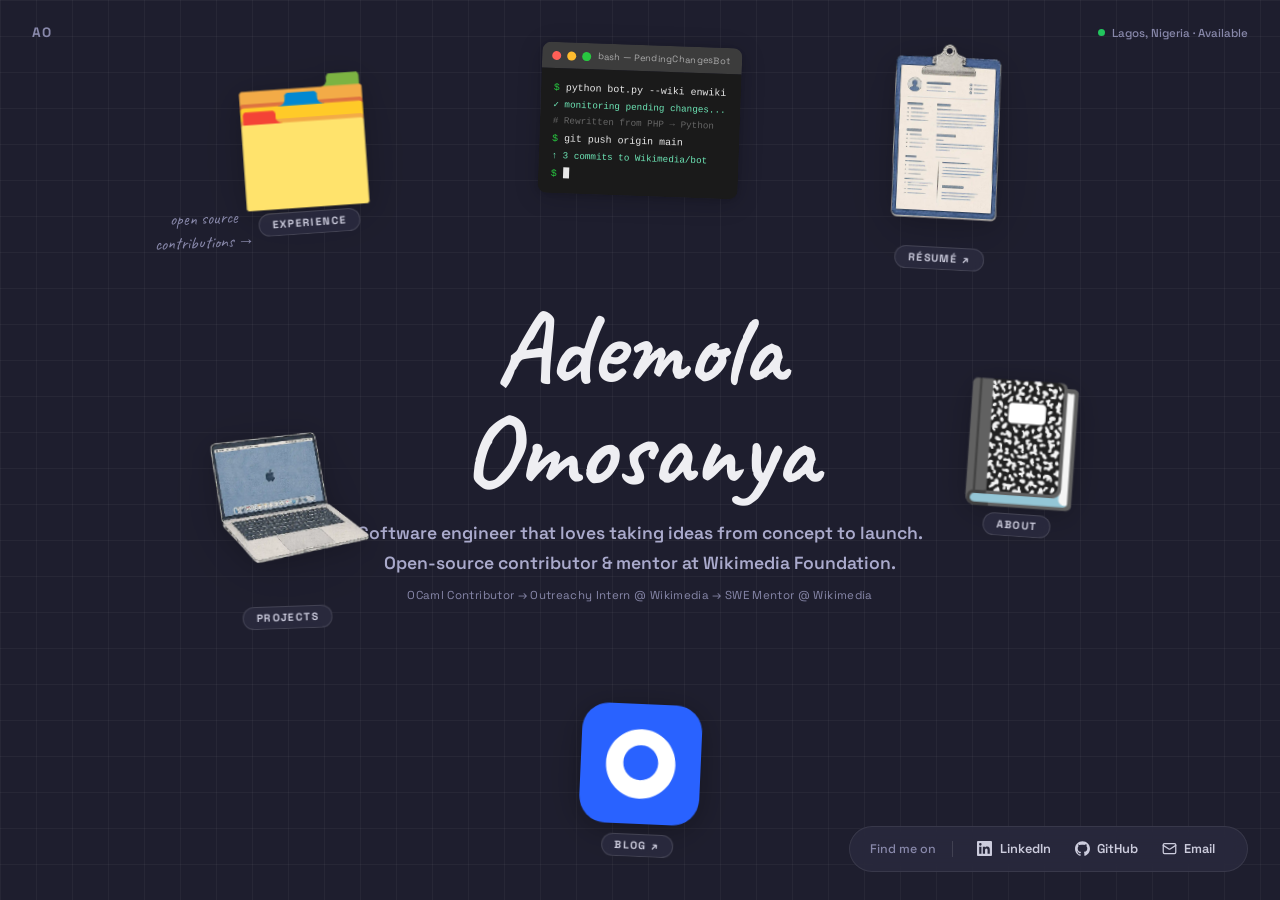
==== commit bcb584fa: "responsiveness" ====
--- a/index.html
+++ b/index.html
@@ -472,26 +472,89 @@
 
     @media (max-width: 680px) {
       html, body { overflow: auto; height: auto; }
-      .scene { min-height: 100svh; }
-
-      .big-name { font-size: 3rem; }
-      .tagline { font-size: 0.82rem; }
-      .career-path { display: none; }
-
-      .card { font-size: 2.4rem; padding: 0.9rem 1.1rem; border-radius: 10px; }
-      .label { font-size: 0.58rem; }
-
-      .item-experience { top: 6%; left: 3%; }
-      .item-resume { top: 6%; right: 3%; }
-      .item-projects { top: 46%; left: 1%; }
-      .item-about { top: 43%; right: 1%; }
-      .item-blog { bottom: 14%; left: 50%; transform: translateX(-50%) rotate(2deg); }
-      .item-blog:hover { transform: translateX(-50%) rotate(0.5deg) scale(1.07) translateY(-6px); }
-
-      .socials { right: 0.75rem; bottom: 1rem; padding: 0.4rem 0.75rem; }
+
+      .scene {
+        height: auto;
+        min-height: 100svh;
+        overflow: visible;
+        display: flex;
+        flex-direction: column;
+      }
+
+      /* Hide desktop-only decorations */
+      .deco-terminal, .annotation { display: none; }
+
+      /* Corner chrome: tighten spacing */
+      .corner-logo { top: 1rem; left: 1rem; font-size: 0.78rem; }
+      .corner-status { top: 1rem; right: 1rem; font-size: 0.65rem; }
+
+      /* Hero block: switch from absolute to flow */
+      .center {
+        position: static;
+        transform: none;
+        width: 100%;
+        padding: 4rem 1.5rem 2rem;
+        text-align: center;
+        pointer-events: auto;
+      }
+
+      .big-name { font-size: clamp(2.6rem, 11vw, 3.6rem); }
+      .tagline { font-size: 0.88rem; }
+      .career-path { font-size: 0.68rem; margin-top: 0.35rem; }
+
+      /* Nav grid: 2-column card tiles */
+      .nav-grid {
+        display: grid;
+        grid-template-columns: 1fr 1fr;
+        gap: 0.85rem;
+        padding: 0 1.25rem 6.5rem;
+      }
+
+      /* Items: static card tiles */
+      .item {
+        position: static;
+        transform: none;
+        background: rgba(42,42,62,0.65);
+        border: 1px solid rgba(255,255,255,0.1);
+        border-radius: 14px;
+        padding: 1.25rem 0.75rem;
+        gap: 0.6rem;
+        justify-content: center;
+      }
+
+      /* Reset all individual position/transform values */
+      .item-experience, .item-resume, .item-projects, .item-about, .item-blog {
+        transform: none;
+      }
+
+      /* Simple hover lift instead of desktop rotations */
+      .item:hover,
+      .item-experience:hover, .item-resume:hover,
+      .item-projects:hover, .item-about:hover, .item-blog:hover {
+        transform: translateY(-3px);
+        filter: drop-shadow(0 6px 16px rgba(0,0,0,0.25));
+      }
+
+      .nav-icon { font-size: 2.8rem; }
+      .nav-icon-svg { width: 54px; height: 54px; border-radius: 12px; }
+      .card-img { width: 70px; height: 70px; }
+      .label { font-size: 0.68rem; padding: 0.22rem 0.7rem; }
+
+      /* Blog spans full width, horizontal layout */
+      .item-blog { grid-column: 1 / -1; flex-direction: row; justify-content: center; gap: 1rem; }
+
+      /* Social bar: fixed centered at bottom */
+      .socials {
+        position: fixed;
+        bottom: 1rem;
+        left: 50%;
+        right: auto;
+        transform: translateX(-50%);
+        width: max-content;
+        padding: 0.45rem 1rem;
+      }
       .socials-label { display: none; }
-      .socials a { padding: 0.3rem 0.5rem; font-size: 0; }
-      .socials a svg { width: 18px; height: 18px; }
+      .socials a { padding: 0.3rem 0.65rem; font-size: 0.75rem; }
     }
   </style>
 </head>
@@ -506,42 +569,9 @@
       Lagos, Nigeria · Available
     </div>
 
-    <!-- Floating items — each is a page link -->
-    <a href="experience.html" class="item item-experience">
-      <span class="nav-icon">🗂️</span>
-      <span class="label">Experience</span>
-    </a>
-
-    <a href="resume.pdf" target="_blank" rel="noopener noreferrer" class="item item-resume">
-      <img src="resume.webp" alt="Résumé" class="card-img resume-img" />
-      <span class="label">Résumé ↗</span>
-    </a>
-
-    <a href="projects.html" class="item item-projects">
-      <img src="projects.webp" alt="Projects" class="card-img" />
-      <span class="label">Projects</span>
-    </a>
-
-    <a href="about.html" class="item item-about">
-      <span class="nav-icon">📓</span>
-      <span class="label">About</span>
-    </a>
-
-    <a href="https://ademolaomo.hashnode.dev/" target="_blank" rel="noopener noreferrer" class="item item-blog">
-      <svg class="nav-icon-svg" viewBox="0 0 337 337" fill="none" xmlns="http://www.w3.org/2000/svg">
-        <rect width="337" height="337" rx="75" fill="#2962FF"/>
-        <path d="M168.5 71C114.5 71 71 114.5 71 168.5C71 222.5 114.5 266 168.5 266C222.5 266 266 222.5 266 168.5C266 114.5 222.5 71 168.5 71ZM168.5 214C141.5 214 119.5 192 119.5 165C119.5 138 141.5 116 168.5 116C195.5 116 217.5 138 217.5 165C217.5 192 195.5 214 168.5 214Z" fill="white"/>
-      </svg>
-      <span class="label">Blog ↗</span>
-    </a>
-
-    <!-- Handwritten annotation -->
-    <p class="annotation ann-experience">open source<br />contributions →</p>
-
-    <!-- Sticky note: currently working on -->
-    <!-- Central name -->
+    <!-- Central name (static on mobile, absolute on desktop) -->
     <div class="center">
-      <h1 class="big-name">Ademola Omosanya</h1>
+      <h1 class="big-name">Ademola <br/> Omosanya</h1>
       <p class="tagline">
         Software engineer that loves taking ideas from concept to launch. <br />
        Open-source contributor &amp; mentor at Wikimedia Foundation.
@@ -550,6 +580,40 @@
         OCaml Contributor → Outreachy Intern @ Wikimedia → SWE Mentor @ Wikimedia
       </p>
     </div>
+
+    <!-- Floating items — absolutely positioned on desktop, grid on mobile -->
+    <div class="nav-grid">
+      <a href="experience.html" class="item item-experience">
+        <span class="nav-icon">🗂️</span>
+        <span class="label">Experience</span>
+      </a>
+
+      <a href="resume.pdf" target="_blank" rel="noopener noreferrer" class="item item-resume">
+        <img src="resume.webp" alt="Résumé" class="card-img resume-img" />
+        <span class="label">Résumé ↗</span>
+      </a>
+
+      <a href="projects.html" class="item item-projects">
+        <img src="projects.webp" alt="Projects" class="card-img" />
+        <span class="label">Projects</span>
+      </a>
+
+      <a href="about.html" class="item item-about">
+        <span class="nav-icon">📓</span>
+        <span class="label">About</span>
+      </a>
+
+      <a href="https://ademolaomo.hashnode.dev/" target="_blank" rel="noopener noreferrer" class="item item-blog">
+        <svg class="nav-icon-svg" viewBox="0 0 337 337" fill="none" xmlns="http://www.w3.org/2000/svg">
+          <rect width="337" height="337" rx="75" fill="#2962FF"/>
+          <path d="M168.5 71C114.5 71 71 114.5 71 168.5C71 222.5 114.5 266 168.5 266C222.5 266 266 222.5 266 168.5C266 114.5 222.5 71 168.5 71ZM168.5 214C141.5 214 119.5 192 119.5 165C119.5 138 141.5 116 168.5 116C195.5 116 217.5 138 217.5 165C217.5 192 195.5 214 168.5 214Z" fill="white"/>
+        </svg>
+        <span class="label">Blog ↗</span>
+      </a>
+    </div>
+
+    <!-- Handwritten annotation (desktop only) -->
+    <p class="annotation ann-experience">open source<br />contributions →</p>
 
     <!-- ① Terminal snippet -->
     <div class="deco deco-terminal">
